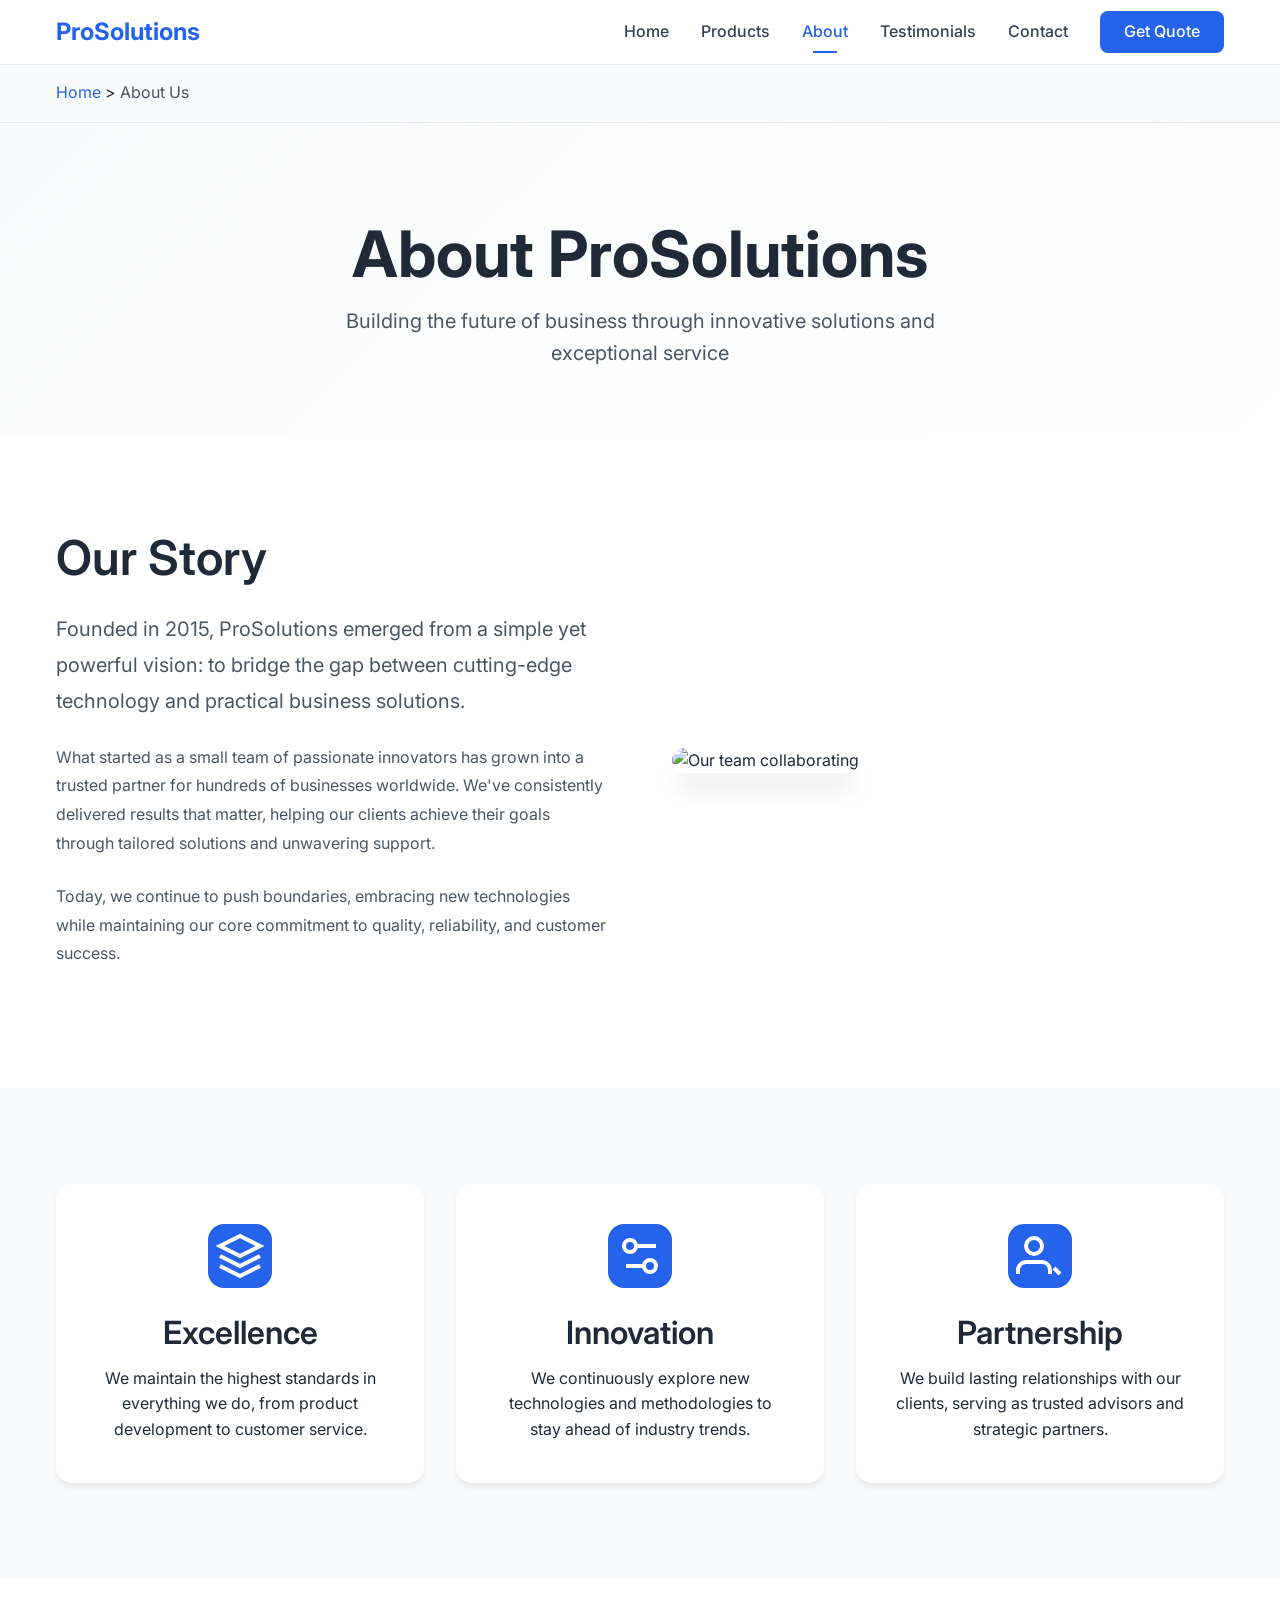
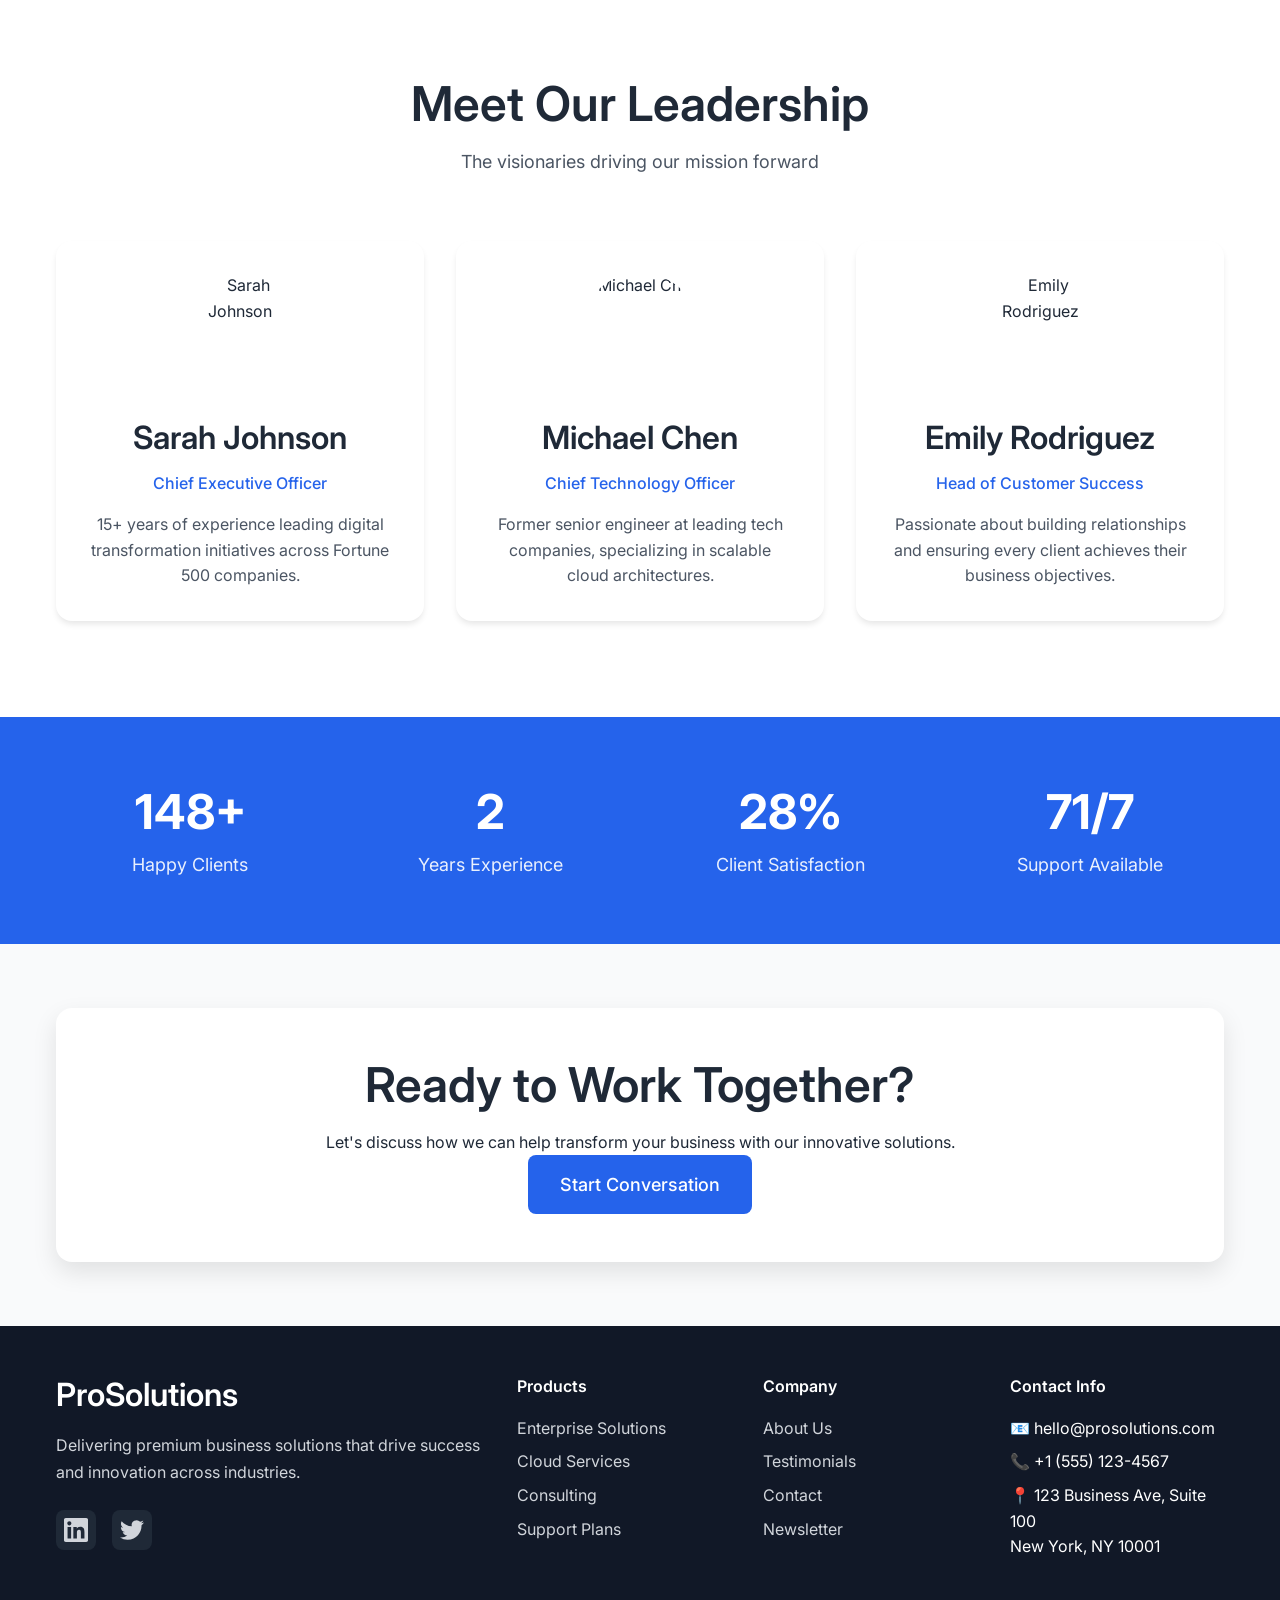
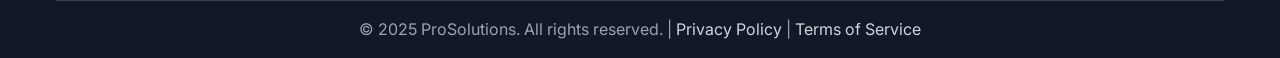
==== about.html @ a853355b "Start repository" ====
<!DOCTYPE html>
<html lang="en">
<head>
    <meta charset="UTF-8">
    <meta name="viewport" content="width=device-width, initial-scale=1.0">
    <meta name="description" content="Learn about ProSolutions - our mission, values, and commitment to delivering exceptional business solutions.">
    <title>About Us - ProSolutions</title>
    <link rel="stylesheet" href="css/styles.css">
    <link rel="preconnect" href="https://fonts.googleapis.com">
    <link rel="preconnect" href="https://fonts.gstatic.com" crossorigin>
    <link href="https://fonts.googleapis.com/css2?family=Inter:wght@400;500;600;700&display=swap" rel="stylesheet">
</head>
<body>
    <!-- Navigation -->
    <nav class="navbar">
        <div class="nav-container">
            <div class="nav-logo">
                <h2>ProSolutions</h2>
            </div>
            <div class="nav-menu" id="nav-menu">
                <a href="index.html" class="nav-link">Home</a>
                <a href="products.html" class="nav-link">Products</a>
                <a href="about.html" class="nav-link active">About</a>
                <a href="testimonials.html" class="nav-link">Testimonials</a>
                <a href="contact.html" class="nav-link">Contact</a>
                <a href="contact.html" class="nav-cta">Get Quote</a>
            </div>
            <div class="hamburger" id="hamburger">
                <span></span>
                <span></span>
                <span></span>
            </div>
        </div>
    </nav>

    <!-- Breadcrumb -->
    <div class="breadcrumb">
        <div class="container">
            <a href="index.html">Home</a> > <span>About Us</span>
        </div>
    </div>

    <!-- Page Header -->
    <section class="page-header">
        <div class="container">
            <h1>About ProSolutions</h1>
            <p>Building the future of business through innovative solutions and exceptional service</p>
        </div>
    </section>

    <!-- Company Story -->
    <section class="company-story">
        <div class="container">
            <div class="story-grid">
                <div class="story-content">
                    <h2>Our Story</h2>
                    <p class="lead">Founded in 2015, ProSolutions emerged from a simple yet powerful vision: to bridge the gap between cutting-edge technology and practical business solutions.</p>
                    <p>What started as a small team of passionate innovators has grown into a trusted partner for hundreds of businesses worldwide. We've consistently delivered results that matter, helping our clients achieve their goals through tailored solutions and unwavering support.</p>
                    <p>Today, we continue to push boundaries, embracing new technologies while maintaining our core commitment to quality, reliability, and customer success.</p>
                </div>
                <div class="story-image">
                    <img src="https://images.pexels.com/photos/3184339/pexels-photo-3184339.jpeg?auto=compress&cs=tinysrgb&w=800" alt="Our team collaborating">
                </div>
            </div>
        </div>
    </section>

    <!-- Mission & Values -->
    <section class="mission-values">
        <div class="container">
            <div class="values-grid">
                <div class="value-card">
                    <div class="value-icon">
                        <svg width="48" height="48" viewBox="0 0 24 24" fill="none" stroke="currentColor" stroke-width="2">
                            <path d="M12 2L2 7l10 5 10-5-10-5z"/>
                            <path d="m2 17 10 5 10-5"/>
                            <path d="m2 12 10 5 10-5"/>
                        </svg>
                    </div>
                    <h3>Excellence</h3>
                    <p>We maintain the highest standards in everything we do, from product development to customer service.</p>
                </div>
                <div class="value-card">
                    <div class="value-icon">
                        <svg width="48" height="48" viewBox="0 0 24 24" fill="none" stroke="currentColor" stroke-width="2">
                            <path d="M20 7h-9"/>
                            <path d="M14 17H5"/>
                            <circle cx="17" cy="17" r="3"/>
                            <circle cx="7" cy="7" r="3"/>
                        </svg>
                    </div>
                    <h3>Innovation</h3>
                    <p>We continuously explore new technologies and methodologies to stay ahead of industry trends.</p>
                </div>
                <div class="value-card">
                    <div class="value-icon">
                        <svg width="48" height="48" viewBox="0 0 24 24" fill="none" stroke="currentColor" stroke-width="2">
                            <path d="M17 21v-2a4 4 0 0 0-4-4H5a4 4 0 0 0-4 4v2"/>
                            <circle cx="9" cy="7" r="4"/>
                            <path d="m22 21-3-3"/>
                        </svg>
                    </div>
                    <h3>Partnership</h3>
                    <p>We build lasting relationships with our clients, serving as trusted advisors and strategic partners.</p>
                </div>
            </div>
        </div>
    </section>

    <!-- Team Section -->
    <section class="team-section">
        <div class="container">
            <div class="section-header">
                <h2>Meet Our Leadership</h2>
                <p>The visionaries driving our mission forward</p>
            </div>
            <div class="team-grid">
                <div class="team-member">
                    <div class="member-image">
                        <img src="https://images.pexels.com/photos/2182970/pexels-photo-2182970.jpeg?auto=compress&cs=tinysrgb&w=400" alt="Sarah Johnson">
                    </div>
                    <h3>Sarah Johnson</h3>
                    <p class="member-title">Chief Executive Officer</p>
                    <p>15+ years of experience leading digital transformation initiatives across Fortune 500 companies.</p>
                </div>
                <div class="team-member">
                    <div class="member-image">
                        <img src="https://images.pexels.com/photos/2182969/pexels-photo-2182969.jpeg?auto=compress&cs=tinysrgb&w=400" alt="Michael Chen">
                    </div>
                    <h3>Michael Chen</h3>
                    <p class="member-title">Chief Technology Officer</p>
                    <p>Former senior engineer at leading tech companies, specializing in scalable cloud architectures.</p>
                </div>
                <div class="team-member">
                    <div class="member-image">
                        <img src="https://images.pexels.com/photos/2182975/pexels-photo-2182975.jpeg?auto=compress&cs=tinysrgb&w=400" alt="Emily Rodriguez">
                    </div>
                    <h3>Emily Rodriguez</h3>
                    <p class="member-title">Head of Customer Success</p>
                    <p>Passionate about building relationships and ensuring every client achieves their business objectives.</p>
                </div>
            </div>
        </div>
    </section>

    <!-- Stats Section -->
    <section class="stats-section">
        <div class="container">
            <div class="stats-grid">
                <div class="stat-item">
                    <h3 class="stat-number">500+</h3>
                    <p>Happy Clients</p>
                </div>
                <div class="stat-item">
                    <h3 class="stat-number">10</h3>
                    <p>Years Experience</p>
                </div>
                <div class="stat-item">
                    <h3 class="stat-number">98%</h3>
                    <p>Client Satisfaction</p>
                </div>
                <div class="stat-item">
                    <h3 class="stat-number">24/7</h3>
                    <p>Support Available</p>
                </div>
            </div>
        </div>
    </section>

    <!-- Contact CTA -->
    <section class="contact-cta">
        <div class="container">
            <div class="cta-box">
                <h2>Ready to Work Together?</h2>
                <p>Let's discuss how we can help transform your business with our innovative solutions.</p>
                <a href="contact.html" class="btn btn-primary btn-lg">Start Conversation</a>
            </div>
        </div>
    </section>

    <!-- Footer -->
    <footer class="footer">
        <div class="container">
            <div class="footer-content">
                <div class="footer-section">
                    <h3>ProSolutions</h3>
                    <p>Delivering premium business solutions that drive success and innovation across industries.</p>
                    <div class="social-links">
                        <a href="#" aria-label="LinkedIn">
                            <svg width="24" height="24" viewBox="0 0 24 24" fill="currentColor">
                                <path d="M20.447 20.452h-3.554v-5.569c0-1.328-.027-3.037-1.852-3.037-1.853 0-2.136 1.445-2.136 2.939v5.667H9.351V9h3.414v1.561h.046c.477-.9 1.637-1.85 3.37-1.85 3.601 0 4.267 2.37 4.267 5.455v6.286zM5.337 7.433c-1.144 0-2.063-.926-2.063-2.065 0-1.138.92-2.063 2.063-2.063 1.14 0 2.064.925 2.064 2.063 0 1.139-.925 2.065-2.064 2.065zm1.782 13.019H3.555V9h3.564v11.452zM22.225 0H1.771C.792 0 0 .774 0 1.729v20.542C0 23.227.792 24 1.771 24h20.451C23.2 24 24 23.227 24 22.271V1.729C24 .774 23.2 0 22.222 0h.003z"/>
                            </svg>
                        </a>
                        <a href="#" aria-label="Twitter">
                            <svg width="24" height="24" viewBox="0 0 24 24" fill="currentColor">
                                <path d="M23.953 4.57a10 10 0 01-2.825.775 4.958 4.958 0 002.163-2.723c-.951.555-2.005.959-3.127 1.184a4.92 4.92 0 00-8.384 4.482C7.69 8.095 4.067 6.13 1.64 3.162a4.822 4.822 0 00-.666 2.475c0 1.71.87 3.213 2.188 4.096a4.904 4.904 0 01-2.228-.616v.06a4.923 4.923 0 003.946 4.827 4.996 4.996 0 01-2.212.085 4.936 4.936 0 004.604 3.417 9.867 9.867 0 01-6.102 2.105c-.39 0-.779-.023-1.17-.067a13.995 13.995 0 007.557 2.209c9.053 0 13.998-7.496 13.998-13.985 0-.21 0-.42-.015-.63A9.935 9.935 0 0024 4.59z"/>
                            </svg>
                        </a>
                    </div>
                </div>
                <div class="footer-section">
                    <h4>Products</h4>
                    <ul>
                        <li><a href="products.html">Enterprise Solutions</a></li>
                        <li><a href="products.html">Cloud Services</a></li>
                        <li><a href="products.html">Consulting</a></li>
                        <li><a href="products.html">Support Plans</a></li>
                    </ul>
                </div>
                <div class="footer-section">
                    <h4>Company</h4>
                    <ul>
                        <li><a href="about.html">About Us</a></li>
                        <li><a href="testimonials.html">Testimonials</a></li>
                        <li><a href="contact.html">Contact</a></li>
                        <li><a href="#" onclick="showNewsletter()">Newsletter</a></li>
                    </ul>
                </div>
                <div class="footer-section">
                    <h4>Contact Info</h4>
                    <ul>
                        <li>📧 hello@prosolutions.com</li>
                        <li>📞 +1 (555) 123-4567</li>
                        <li>📍 123 Business Ave, Suite 100<br>New York, NY 10001</li>
                    </ul>
                </div>
            </div>
            <div class="footer-bottom">
                <p>&copy; 2025 ProSolutions. All rights reserved. | <a href="#">Privacy Policy</a> | <a href="#">Terms of Service</a></p>
            </div>
        </div>
    </footer>

    <!-- Newsletter Modal -->
    <div id="newsletter-modal" class="modal">
        <div class="modal-content">
            <span class="close">&times;</span>
            <h3>Stay Updated</h3>
            <p>Get the latest product updates and business insights delivered to your inbox.</p>
            <form class="newsletter-form">
                <input type="email" placeholder="Enter your email address" required>
                <button type="submit" class="btn btn-primary">Subscribe</button>
            </form>
        </div>
    </div>

    <script src="js/main.js"></script>
</body>
</html>
---- css/styles.css ----
/* Reset and Base Styles */
* {
    margin: 0;
    padding: 0;
    box-sizing: border-box;
}

html {
    scroll-behavior: smooth;
}

body {
    font-family: 'Inter', -apple-system, BlinkMacSystemFont, 'Segoe UI', Roboto, Oxygen, Ubuntu, Cantarell, sans-serif;
    line-height: 1.6;
    color: #1f2937;
    background-color: #ffffff;
}

.container {
    max-width: 1200px;
    margin: 0 auto;
    padding: 0 1rem;
}

/* Typography */
h1 {
    font-size: clamp(2.5rem, 5vw, 4rem);
    font-weight: 700;
    line-height: 1.1;
    margin-bottom: 1rem;
}

h2 {
    font-size: clamp(2rem, 4vw, 3rem);
    font-weight: 600;
    line-height: 1.2;
    margin-bottom: 1rem;
}

h3 {
    font-size: clamp(1.5rem, 3vw, 2rem);
    font-weight: 600;
    line-height: 1.3;
    margin-bottom: 0.75rem;
}

h4 {
    font-size: 1.25rem;
    font-weight: 600;
    margin-bottom: 0.5rem;
}

.lead {
    font-size: 1.25rem;
    font-weight: 400;
    line-height: 1.7;
    color: #6b7280;
}

/* Color System */
:root {
    --primary: #2563eb;
    --primary-dark: #1d4ed8;
    --primary-light: #3b82f6;
    --secondary: #64748b;
    --accent: #ea580c;
    --success: #059669;
    --warning: #d97706;
    --error: #dc2626;
    --gray-50: #f9fafb;
    --gray-100: #f3f4f6;
    --gray-200: #e5e7eb;
    --gray-300: #d1d5db;
    --gray-400: #9ca3af;
    --gray-500: #6b7280;
    --gray-600: #4b5563;
    --gray-700: #374151;
    --gray-800: #1f2937;
    --gray-900: #111827;
}

/* Navigation */
.navbar {
    background: rgba(255, 255, 255, 0.95);
    backdrop-filter: blur(10px);
    position: fixed;
    top: 0;
    width: 100%;
    z-index: 1000;
    border-bottom: 1px solid var(--gray-200);
    transition: all 0.3s ease;
}

.navbar.scrolled {
    background: rgba(255, 255, 255, 0.98);
    box-shadow: 0 4px 6px -1px rgba(0, 0, 0, 0.1);
}

.nav-container {
    max-width: 1200px;
    margin: 0 auto;
    padding: 0 1rem;
    display: flex;
    justify-content: space-between;
    align-items: center;
    height: 4rem;
}

.nav-logo h2 {
    color: var(--primary);
    font-weight: 700;
    margin: 0;
    font-size: 1.5rem;
}

.nav-menu {
    display: flex;
    align-items: center;
    gap: 2rem;
}

.nav-link {
    text-decoration: none;
    color: var(--gray-700);
    font-weight: 500;
    transition: color 0.3s ease;
    position: relative;
}

.nav-link:hover,
.nav-link.active {
    color: var(--primary);
}

.nav-link.active::after {
    content: '';
    position: absolute;
    bottom: -0.5rem;
    left: 50%;
    transform: translateX(-50%);
    width: 1.5rem;
    height: 2px;
    background: var(--primary);
}

.nav-cta {
    background: var(--primary);
    color: white;
    padding: 0.5rem 1.5rem;
    border-radius: 0.5rem;
    text-decoration: none;
    font-weight: 500;
    transition: all 0.3s ease;
}

.nav-cta:hover {
    background: var(--primary-dark);
    transform: translateY(-1px);
}

.hamburger {
    display: none;
    flex-direction: column;
    cursor: pointer;
    gap: 4px;
}

.hamburger span {
    width: 25px;
    height: 3px;
    background: var(--gray-700);
    transition: 0.3s;
}

/* Responsive Navigation */
@media (max-width: 768px) {
    .hamburger {
        display: flex;
    }

    .nav-menu {
        position: fixed;
        left: -100%;
        top: 4rem;
        flex-direction: column;
        background: white;
        width: 100%;
        text-align: center;
        transition: 0.3s;
        box-shadow: 0 10px 27px rgba(0, 0, 0, 0.05);
        padding: 2rem 0;
    }

    .nav-menu.active {
        left: 0;
    }

    .nav-link {
        padding: 0.75rem 0;
        border-bottom: 1px solid var(--gray-100);
        width: 100%;
    }

    .hamburger.active span:nth-child(2) {
        opacity: 0;
    }

    .hamburger.active span:nth-child(1) {
        transform: translateY(8px) rotate(45deg);
    }

    .hamburger.active span:nth-child(3) {
        transform: translateY(-8px) rotate(-45deg);
    }
}

/* Breadcrumb */
.breadcrumb {
    background: var(--gray-50);
    padding: 1rem 0;
    margin-top: 4rem;
    border-bottom: 1px solid var(--gray-200);
}

.breadcrumb a {
    color: var(--primary);
    text-decoration: none;
}

.breadcrumb span {
    color: var(--gray-600);
}

/* Buttons */
.btn {
    display: inline-flex;
    align-items: center;
    justify-content: center;
    padding: 0.75rem 1.5rem;
    border-radius: 0.5rem;
    font-weight: 500;
    text-decoration: none;
    transition: all 0.3s ease;
    border: none;
    cursor: pointer;
    font-family: inherit;
    font-size: 1rem;
    line-height: 1.5;
}

.btn:hover {
    transform: translateY(-2px);
    box-shadow: 0 10px 25px rgba(0, 0, 0, 0.1);
}

.btn-primary {
    background: var(--primary);
    color: white;
}

.btn-primary:hover {
    background: var(--primary-dark);
}

.btn-secondary {
    background: transparent;
    color: var(--primary);
    border: 2px solid var(--primary);
}

.btn-secondary:hover {
    background: var(--primary);
    color: white;
}

.btn-white {
    background: white;
    color: var(--primary);
}

.btn-white:hover {
    background: var(--gray-50);
}

.btn-outline-white {
    background: transparent;
    color: white;
    border: 2px solid white;
}

.btn-outline-white:hover {
    background: white;
    color: var(--primary);
}

.btn-lg {
    padding: 1rem 2rem;
    font-size: 1.125rem;
}

.btn-full {
    width: 100%;
}

/* Hero Section */
.hero {
    display: flex;
    align-items: center;
    min-height: 100vh;
    padding: 6rem 1rem 2rem;
    background: linear-gradient(135deg, var(--gray-50) 0%, white 100%);
}

.hero-content {
    max-width: 1200px;
    margin: 0 auto;
    display: grid;
    grid-template-columns: 1fr 1fr;
    gap: 4rem;
    align-items: center;
}

.hero-title {
    font-size: clamp(2.5rem, 5vw, 4rem);
    font-weight: 700;
    line-height: 1.1;
    margin-bottom: 1.5rem;
}

.highlight {
    color: var(--primary);
}

.hero-subtitle {
    font-size: 1.25rem;
    color: var(--gray-600);
    margin-bottom: 2rem;
    line-height: 1.7;
}

.hero-cta {
    display: flex;
    gap: 1rem;
    flex-wrap: wrap;
}

.hero-image img {
    width: 100%;
    height: auto;
    border-radius: 1rem;
    box-shadow: 0 25px 50px -12px rgba(0, 0, 0, 0.25);
}

@media (max-width: 768px) {
    .hero-content {
        grid-template-columns: 1fr;
        text-align: center;
    }

    .hero-cta {
        justify-content: center;
    }
}

/* Features Section */
.features {
    padding: 6rem 0;
    background: white;
}

.section-header {
    text-align: center;
    margin-bottom: 4rem;
}

.section-header h2 {
    margin-bottom: 1rem;
}

.section-header p {
    font-size: 1.125rem;
    color: var(--gray-600);
    max-width: 600px;
    margin: 0 auto;
}

.features-grid {
    display: grid;
    grid-template-columns: repeat(auto-fit, minmax(300px, 1fr));
    gap: 2rem;
}

.feature-card {
    background: white;
    padding: 2rem;
    border-radius: 1rem;
    text-align: center;
    box-shadow: 0 4px 6px -1px rgba(0, 0, 0, 0.1);
    transition: all 0.3s ease;
    border: 1px solid var(--gray-200);
}

.feature-card:hover {
    transform: translateY(-4px);
    box-shadow: 0 20px 25px -5px rgba(0, 0, 0, 0.1);
}

.feature-icon {
    width: 4rem;
    height: 4rem;
    background: var(--primary);
    color: white;
    border-radius: 1rem;
    display: flex;
    align-items: center;
    justify-content: center;
    margin: 0 auto 1.5rem;
}

.feature-card h3 {
    margin-bottom: 1rem;
    color: var(--gray-800);
}

.feature-card p {
    color: var(--gray-600);
    line-height: 1.7;
}

/* Product Preview */
.product-preview {
    padding: 6rem 0;
    background: var(--gray-50);
}

.products-grid {
    display: grid;
    grid-template-columns: repeat(auto-fit, minmax(350px, 1fr));
    gap: 2rem;
    margin-bottom: 3rem;
}

.product-card {
    background: white;
    border-radius: 1rem;
    overflow: hidden;
    box-shadow: 0 4px 6px -1px rgba(0, 0, 0, 0.1);
    transition: all 0.3s ease;
    border: 1px solid var(--gray-200);
}

.product-card:hover {
    transform: translateY(-4px);
    box-shadow: 0 20px 25px -5px rgba(0, 0, 0, 0.15);
}

.product-image {
    height: 250px;
    overflow: hidden;
}

.product-image img {
    width: 100%;
    height: 100%;
    object-fit: cover;
    transition: transform 0.3s ease;
}

.product-card:hover .product-image img {
    transform: scale(1.05);
}

.product-info {
    padding: 2rem;
}

.product-info h3 {
    margin-bottom: 1rem;
    color: var(--gray-800);
}

.product-info p {
    color: var(--gray-600);
    margin-bottom: 1.5rem;
    line-height: 1.7;
}

.product-link {
    color: var(--primary);
    font-weight: 500;
    text-decoration: none;
    transition: color 0.3s ease;
}

.product-link:hover {
    color: var(--primary-dark);
}

.section-cta {
    text-align: center;
    margin-top: 3rem;
}

/* Page Header */
.page-header {
    padding: 6rem 0 4rem;
    text-align: center;
    background: linear-gradient(135deg, var(--gray-50) 0%, white 100%);
}

.page-header h1 {
    margin-bottom: 1rem;
}

.page-header p {
    font-size: 1.25rem;
    color: var(--gray-600);
    max-width: 600px;
    margin: 0 auto;
}

/* Product Filters */
.product-filters {
    padding: 2rem 0;
    background: white;
    border-bottom: 1px solid var(--gray-200);
}

.product-filters .container {
    display: flex;
    justify-content: space-between;
    align-items: center;
    gap: 2rem;
}

.filter-tabs {
    display: flex;
    gap: 0.5rem;
    flex-wrap: wrap;
}

.filter-btn {
    padding: 0.5rem 1rem;
    border: 1px solid var(--gray-300);
    background: white;
    color: var(--gray-700);
    border-radius: 0.5rem;
    cursor: pointer;
    transition: all 0.3s ease;
    font-family: inherit;
}

.filter-btn:hover,
.filter-btn.active {
    background: var(--primary);
    color: white;
    border-color: var(--primary);
}

.search-bar {
    display: flex;
    align-items: center;
    position: relative;
}

.search-bar input {
    padding: 0.75rem 3rem 0.75rem 1rem;
    border: 1px solid var(--gray-300);
    border-radius: 0.5rem;
    width: 300px;
    font-family: inherit;
}

.search-bar button {
    position: absolute;
    right: 0.75rem;
    background: none;
    border: none;
    cursor: pointer;
    color: var(--gray-500);
}

@media (max-width: 768px) {
    .product-filters .container {
        flex-direction: column;
        align-items: stretch;
    }

    .search-bar input {
        width: 100%;
    }
}

/* Products Section */
.products-section {
    padding: 4rem 0;
}

.product-detail {
    background: white;
    border-radius: 1rem;
    overflow: hidden;
    box-shadow: 0 4px 6px -1px rgba(0, 0, 0, 0.1);
    transition: all 0.3s ease;
    border: 1px solid var(--gray-200);
    opacity: 0;
    transform: translateY(20px);
    animation: fadeInUp 0.6s ease forwards;
}

.product-detail:hover {
    transform: translateY(-4px);
    box-shadow: 0 20px 25px -5px rgba(0, 0, 0, 0.15);
}

@keyframes fadeInUp {
    to {
        opacity: 1;
        transform: translateY(0);
    }
}

.product-detail .product-image {
    height: 200px;
}

.product-meta {
    display: flex;
    gap: 1rem;
    margin-bottom: 1rem;
    flex-wrap: wrap;
}

.product-tag {
    background: var(--gray-100);
    color: var(--gray-700);
    padding: 0.25rem 0.75rem;
    border-radius: 1rem;
    font-size: 0.875rem;
    font-weight: 500;
}

.product-features {
    list-style: none;
    margin: 1.5rem 0;
}

.product-features li {
    padding: 0.25rem 0;
    color: var(--gray-600);
    position: relative;
    padding-left: 1.5rem;
}

.product-features li::before {
    content: '✓';
    position: absolute;
    left: 0;
    color: var(--success);
    font-weight: bold;
}

.product-actions {
    display: flex;
    gap: 1rem;
    margin-top: 1.5rem;
}

/* CTA Section */
.cta-section {
    background: linear-gradient(135deg, var(--primary) 0%, var(--primary-dark) 100%);
    color: white;
    padding: 6rem 0;
    text-align: center;
}

.cta-content h2 {
    color: white;
    margin-bottom: 1rem;
}

.cta-content p {
    font-size: 1.25rem;
    margin-bottom: 2rem;
    opacity: 0.9;
}

.cta-buttons {
    display: flex;
    gap: 1rem;
    justify-content: center;
    flex-wrap: wrap;
}

/* Company Story */
.company-story {
    padding: 6rem 0;
    background: white;
}

.story-grid {
    display: grid;
    grid-template-columns: 1fr 1fr;
    gap: 4rem;
    align-items: center;
}

.story-content h2 {
    margin-bottom: 1.5rem;
}

.story-content p {
    margin-bottom: 1.5rem;
    line-height: 1.8;
    color: var(--gray-600);
}

.story-image img {
    width: 100%;
    height: auto;
    border-radius: 1rem;
    box-shadow: 0 20px 25px -5px rgba(0, 0, 0, 0.1);
}

@media (max-width: 768px) {
    .story-grid {
        grid-template-columns: 1fr;
    }
}

/* Mission & Values */
.mission-values {
    padding: 6rem 0;
    background: var(--gray-50);
}

.values-grid {
    display: grid;
    grid-template-columns: repeat(auto-fit, minmax(300px, 1fr));
    gap: 2rem;
}

.value-card {
    background: white;
    padding: 2.5rem;
    border-radius: 1rem;
    text-align: center;
    box-shadow: 0 4px 6px -1px rgba(0, 0, 0, 0.1);
    transition: all 0.3s ease;
}

.value-card:hover {
    transform: translateY(-4px);
    box-shadow: 0 20px 25px -5px rgba(0, 0, 0, 0.1);
}

.value-icon {
    width: 4rem;
    height: 4rem;
    background: var(--primary);
    color: white;
    border-radius: 1rem;
    display: flex;
    align-items: center;
    justify-content: center;
    margin: 0 auto 1.5rem;
}

/* Team Section */
.team-section {
    padding: 6rem 0;
    background: white;
}

.team-grid {
    display: grid;
    grid-template-columns: repeat(auto-fit, minmax(300px, 1fr));
    gap: 2rem;
}

.team-member {
    text-align: center;
    background: white;
    padding: 2rem;
    border-radius: 1rem;
    box-shadow: 0 4px 6px -1px rgba(0, 0, 0, 0.1);
    transition: all 0.3s ease;
}

.team-member:hover {
    transform: translateY(-4px);
    box-shadow: 0 20px 25px -5px rgba(0, 0, 0, 0.1);
}

.member-image {
    width: 120px;
    height: 120px;
    margin: 0 auto 1.5rem;
    border-radius: 50%;
    overflow: hidden;
}

.member-image img {
    width: 100%;
    height: 100%;
    object-fit: cover;
}

.member-title {
    color: var(--primary);
    font-weight: 500;
    margin-bottom: 1rem;
}

.team-member p:last-child {
    color: var(--gray-600);
    line-height: 1.6;
}

/* Stats Section */
.stats-section {
    padding: 4rem 0;
    background: var(--primary);
    color: white;
}

.stats-grid {
    display: grid;
    grid-template-columns: repeat(auto-fit, minmax(200px, 1fr));
    gap: 2rem;
    text-align: center;
}

.stat-number {
    font-size: 3rem;
    font-weight: 700;
    margin-bottom: 0.5rem;
    color: white;
}

.stat-item p {
    font-size: 1.125rem;
    opacity: 0.9;
}

/* Contact Section */
.contact-section {
    padding: 4rem 0;
    background: white;
}

.contact-grid {
    display: grid;
    grid-template-columns: 1fr 1fr;
    gap: 4rem;
}

.contact-methods {
    margin: 3rem 0;
}

.contact-method {
    display: flex;
    align-items: flex-start;
    gap: 1rem;
    padding: 1.5rem 0;
    border-bottom: 1px solid var(--gray-200);
}

.contact-method:last-child {
    border-bottom: none;
}

.method-icon {
    width: 3rem;
    height: 3rem;
    background: var(--primary);
    color: white;
    border-radius: 0.75rem;
    display: flex;
    align-items: center;
    justify-content: center;
    flex-shrink: 0;
}

.method-details h4 {
    margin-bottom: 0.25rem;
    color: var(--gray-800);
}

.method-details p {
    margin-bottom: 0.25rem;
    color: var(--gray-700);
    font-weight: 500;
}

.method-details span {
    color: var(--gray-500);
    font-size: 0.875rem;
}

.response-time {
    background: var(--gray-50);
    padding: 1.5rem;
    border-radius: 0.75rem;
    margin-top: 2rem;
}

.response-time ul {
    list-style: none;
    margin-top: 1rem;
}

.response-time li {
    padding: 0.5rem 0;
    color: var(--gray-600);
}

/* Contact Form */
.contact-form-container {
    background: var(--gray-50);
    padding: 2.5rem;
    border-radius: 1rem;
}

.contact-form h3 {
    margin-bottom: 2rem;
    color: var(--gray-800);
}

.form-row {
    display: grid;
    grid-template-columns: 1fr 1fr;
    gap: 1rem;
}

.form-group {
    margin-bottom: 1.5rem;
}

.form-group label {
    display: block;
    margin-bottom: 0.5rem;
    color: var(--gray-700);
    font-weight: 500;
}

.form-group input,
.form-group select,
.form-group textarea {
    width: 100%;
    padding: 0.75rem;
    border: 1px solid var(--gray-300);
    border-radius: 0.5rem;
    font-family: inherit;
    font-size: 1rem;
    transition: all 0.3s ease;
}

.form-group input:focus,
.form-group select:focus,
.form-group textarea:focus {
    outline: none;
    border-color: var(--primary);
    box-shadow: 0 0 0 3px rgba(37, 99, 235, 0.1);
}

.checkbox-group {
    margin: 1.5rem 0;
}

.checkbox-label {
    display: flex;
    align-items: flex-start;
    gap: 0.75rem;
    cursor: pointer;
    font-size: 0.875rem;
    line-height: 1.5;
}

.checkbox-label input[type="checkbox"] {
    display: none;
}

.checkbox-custom {
    width: 1.25rem;
    height: 1.25rem;
    border: 2px solid var(--gray-300);
    border-radius: 0.25rem;
    display: flex;
    align-items: center;
    justify-content: center;
    transition: all 0.3s ease;
    flex-shrink: 0;
}

.checkbox-label input[type="checkbox"]:checked + .checkbox-custom {
    background: var(--primary);
    border-color: var(--primary);
}

.checkbox-label input[type="checkbox"]:checked + .checkbox-custom::after {
    content: '✓';
    color: white;
    font-size: 0.875rem;
    font-weight: bold;
}

@media (max-width: 768px) {
    .contact-grid {
        grid-template-columns: 1fr;
    }

    .form-row {
        grid-template-columns: 1fr;
    }
}

/* Testimonials Carousel */
.testimonials-carousel {
    padding: 6rem 0;
    background: var(--gray-50);
}

.carousel-wrapper {
    position: relative;
    max-width: 800px;
    margin: 0 auto;
}

.carousel-track {
    overflow: hidden;
    border-radius: 1rem;
}

.testimonial-slide {
    display: none;
    background: white;
    padding: 3rem;
    border-radius: 1rem;
    box-shadow: 0 10px 25px rgba(0, 0, 0, 0.1);
}

.testimonial-slide.active {
    display: block;
    animation: slideIn 0.5s ease;
}

@keyframes slideIn {
    from {
        opacity: 0;
        transform: translateX(30px);
    }
    to {
        opacity: 1;
        transform: translateX(0);
    }
}

.quote-icon {
    color: var(--primary);
    opacity: 0.3;
    margin-bottom: 1.5rem;
}

.testimonial-text {
    font-size: 1.25rem;
    line-height: 1.8;
    color: var(--gray-700);
    margin-bottom: 2rem;
    font-style: italic;
}

.testimonial-author {
    display: flex;
    align-items: center;
    gap: 1rem;
}

.testimonial-author img {
    width: 60px;
    height: 60px;
    border-radius: 50%;
    object-fit: cover;
}

.author-info h4 {
    margin-bottom: 0.25rem;
    color: var(--gray-800);
}

.author-info p {
    color: var(--gray-600);
    font-size: 0.875rem;
}

.carousel-controls {
    display: flex;
    justify-content: center;
    align-items: center;
    gap: 2rem;
    margin-top: 2rem;
}

.carousel-btn {
    width: 3rem;
    height: 3rem;
    background: white;
    border: 1px solid var(--gray-300);
    border-radius: 50%;
    display: flex;
    align-items: center;
    justify-content: center;
    cursor: pointer;
    transition: all 0.3s ease;
    color: var(--gray-600);
}

.carousel-btn:hover {
    background: var(--primary);
    color: white;
    border-color: var(--primary);
}

.carousel-indicators {
    display: flex;
    gap: 0.75rem;
}

.indicator {
    width: 0.75rem;
    height: 0.75rem;
    border-radius: 50%;
    background: var(--gray-300);
    cursor: pointer;
    transition: all 0.3s ease;
}

.indicator.active {
    background: var(--primary);
}

/* Case Studies */
.case-studies {
    padding: 6rem 0;
    background: white;
}

.case-studies-grid {
    display: grid;
    grid-template-columns: repeat(auto-fit, minmax(500px, 1fr));
    gap: 3rem;
}

.case-study {
    background: white;
    border-radius: 1rem;
    overflow: hidden;
    box-shadow: 0 4px 6px -1px rgba(0, 0, 0, 0.1);
    transition: all 0.3s ease;
    border: 1px solid var(--gray-200);
}

.case-study:hover {
    transform: translateY(-4px);
    box-shadow: 0 20px 25px -5px rgba(0, 0, 0, 0.15);
}

.case-image {
    height: 200px;
    overflow: hidden;
}

.case-image img {
    width: 100%;
    height: 100%;
    object-fit: cover;
    transition: transform 0.3s ease;
}

.case-study:hover .case-image img {
    transform: scale(1.05);
}

.case-content {
    padding: 2rem;
}

.case-industry {
    color: var(--primary);
    font-size: 0.875rem;
    font-weight: 500;
    text-transform: uppercase;
    letter-spacing: 0.05em;
    margin-bottom: 1rem;
}

.case-stats {
    display: flex;
    gap: 2rem;
    margin: 1.5rem 0;
}

.stat {
    text-align: center;
}

.stat strong {
    display: block;
    font-size: 1.5rem;
    color: var(--primary);
    font-weight: 700;
}

.stat span {
    font-size: 0.875rem;
    color: var(--gray-600);
}

.case-cta {
    color: var(--primary);
    font-weight: 500;
    text-decoration: none;
    transition: color 0.3s ease;
}

.case-cta:hover {
    color: var(--primary-dark);
}

@media (max-width: 768px) {
    .case-studies-grid {
        grid-template-columns: 1fr;
    }
}

/* Contact CTA */
.contact-cta {
    padding: 4rem 0;
    background: var(--gray-50);
}

.cta-box {
    background: white;
    padding: 3rem;
    border-radius: 1rem;
    text-align: center;
    box-shadow: 0 10px 25px rgba(0, 0, 0, 0.1);
}

/* Footer */
.footer {
    background: var(--gray-900);
    color: white;
    padding: 3rem 0 1rem;
}

.footer-content {
    display: grid;
    grid-template-columns: 2fr 1fr 1fr 1fr;
    gap: 2rem;
    margin-bottom: 2rem;
}

.footer-section h3 {
    color: white;
    margin-bottom: 1rem;
}

.footer-section h4 {
    color: white;
    margin-bottom: 1rem;
    font-size: 1rem;
}

.footer-section p {
    color: var(--gray-300);
    line-height: 1.7;
    margin-bottom: 1.5rem;
}

.footer-section ul {
    list-style: none;
}

.footer-section ul li {
    margin-bottom: 0.5rem;
}

.footer-section ul a {
    color: var(--gray-300);
    text-decoration: none;
    transition: color 0.3s ease;
}

.footer-section ul a:hover {
    color: white;
}

.social-links {
    display: flex;
    gap: 1rem;
}

.social-links a {
    width: 2.5rem;
    height: 2.5rem;
    background: var(--gray-800);
    border-radius: 0.5rem;
    display: flex;
    align-items: center;
    justify-content: center;
    color: var(--gray-300);
    transition: all 0.3s ease;
}

.social-links a:hover {
    background: var(--primary);
    color: white;
    transform: translateY(-2px);
}

.footer-bottom {
    border-top: 1px solid var(--gray-700);
    padding-top: 1rem;
    text-align: center;
    color: var(--gray-400);
}

.footer-bottom a {
    color: var(--gray-300);
    text-decoration: none;
}

.footer-bottom a:hover {
    color: white;
}

@media (max-width: 768px) {
    .footer-content {
        grid-template-columns: 1fr;
        text-align: center;
    }
}

/* Modal */
.modal {
    display: none;
    position: fixed;
    z-index: 2000;
    left: 0;
    top: 0;
    width: 100%;
    height: 100%;
    background-color: rgba(0, 0, 0, 0.5);
    backdrop-filter: blur(4px);
}

.modal-content {
    background-color: white;
    margin: 10% auto;
    padding: 2rem;
    border-radius: 1rem;
    width: 90%;
    max-width: 500px;
    position: relative;
    animation: modalSlide 0.3s ease;
}

@keyframes modalSlide {
    from {
        opacity: 0;
        transform: translateY(-50px);
    }
    to {
        opacity: 1;
        transform: translateY(0);
    }
}

.close {
    color: var(--gray-400);
    float: right;
    font-size: 2rem;
    font-weight: bold;
    cursor: pointer;
    transition: color 0.3s ease;
}

.close:hover {
    color: var(--gray-600);
}

.newsletter-form {
    display: flex;
    gap: 1rem;
    margin-top: 1.5rem;
}

.newsletter-form input {
    flex: 1;
    padding: 0.75rem;
    border: 1px solid var(--gray-300);
    border-radius: 0.5rem;
    font-family: inherit;
}

.newsletter-form button {
    flex-shrink: 0;
}

@media (max-width: 640px) {
    .newsletter-form {
        flex-direction: column;
    }
}

/* Animations */
.fade-in {
    opacity: 0;
    transform: translateY(30px);
    animation: fadeInUp 0.8s ease forwards;
}

.fade-in.delay-1 {
    animation-delay: 0.2s;
}

.fade-in.delay-2 {
    animation-delay: 0.4s;
}

.fade-in.delay-3 {
    animation-delay: 0.6s;
}

/* Loading States */
.loading {
    opacity: 0.6;
    pointer-events: none;
}

/* Form Success */
.form-success {
    background: var(--success);
    color: white;
    padding: 1rem;
    border-radius: 0.5rem;
    margin-bottom: 1rem;
    text-align: center;
}

/* Accessibility */
@media (prefers-reduced-motion: reduce) {
    * {
        animation-duration: 0.01ms !important;
        animation-iteration-count: 1 !important;
        transition-duration: 0.01ms !important;
        scroll-behavior: auto !important;
    }
}

/* Focus styles for accessibility */
.btn:focus,
input:focus,
select:focus,
textarea:focus,
.nav-link:focus {
    outline: 2px solid var(--primary);
    outline-offset: 2px;
}

/* High contrast support */
@media (prefers-contrast: high) {
    .btn {
        border: 2px solid currentColor;
    }
    
    .feature-card,
    .product-card,
    .team-member {
        border: 2px solid var(--gray-400);
    }
}

/* Print styles */
@media print {
    .navbar,
    .cta-section,
    .footer {
        display: none;
    }
    
    body {
        font-size: 12pt;
        line-height: 1.5;
    }
}
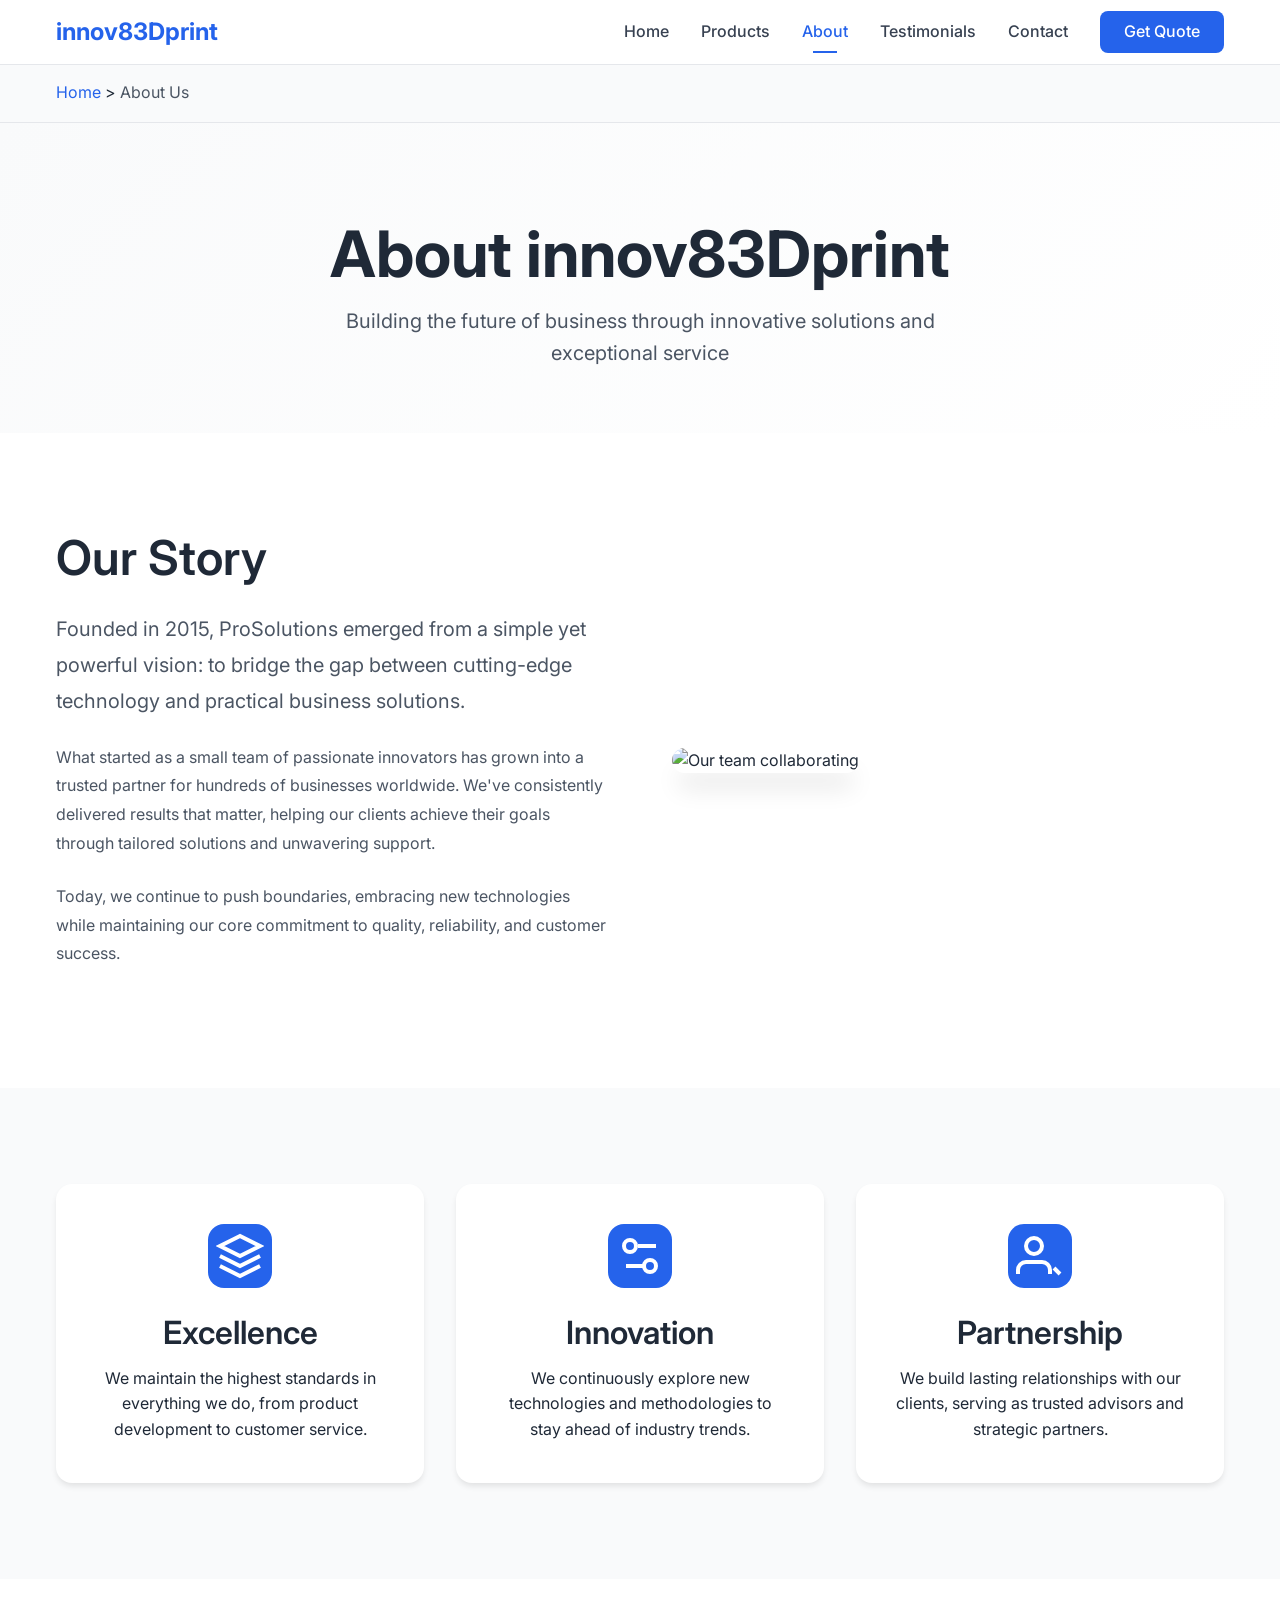
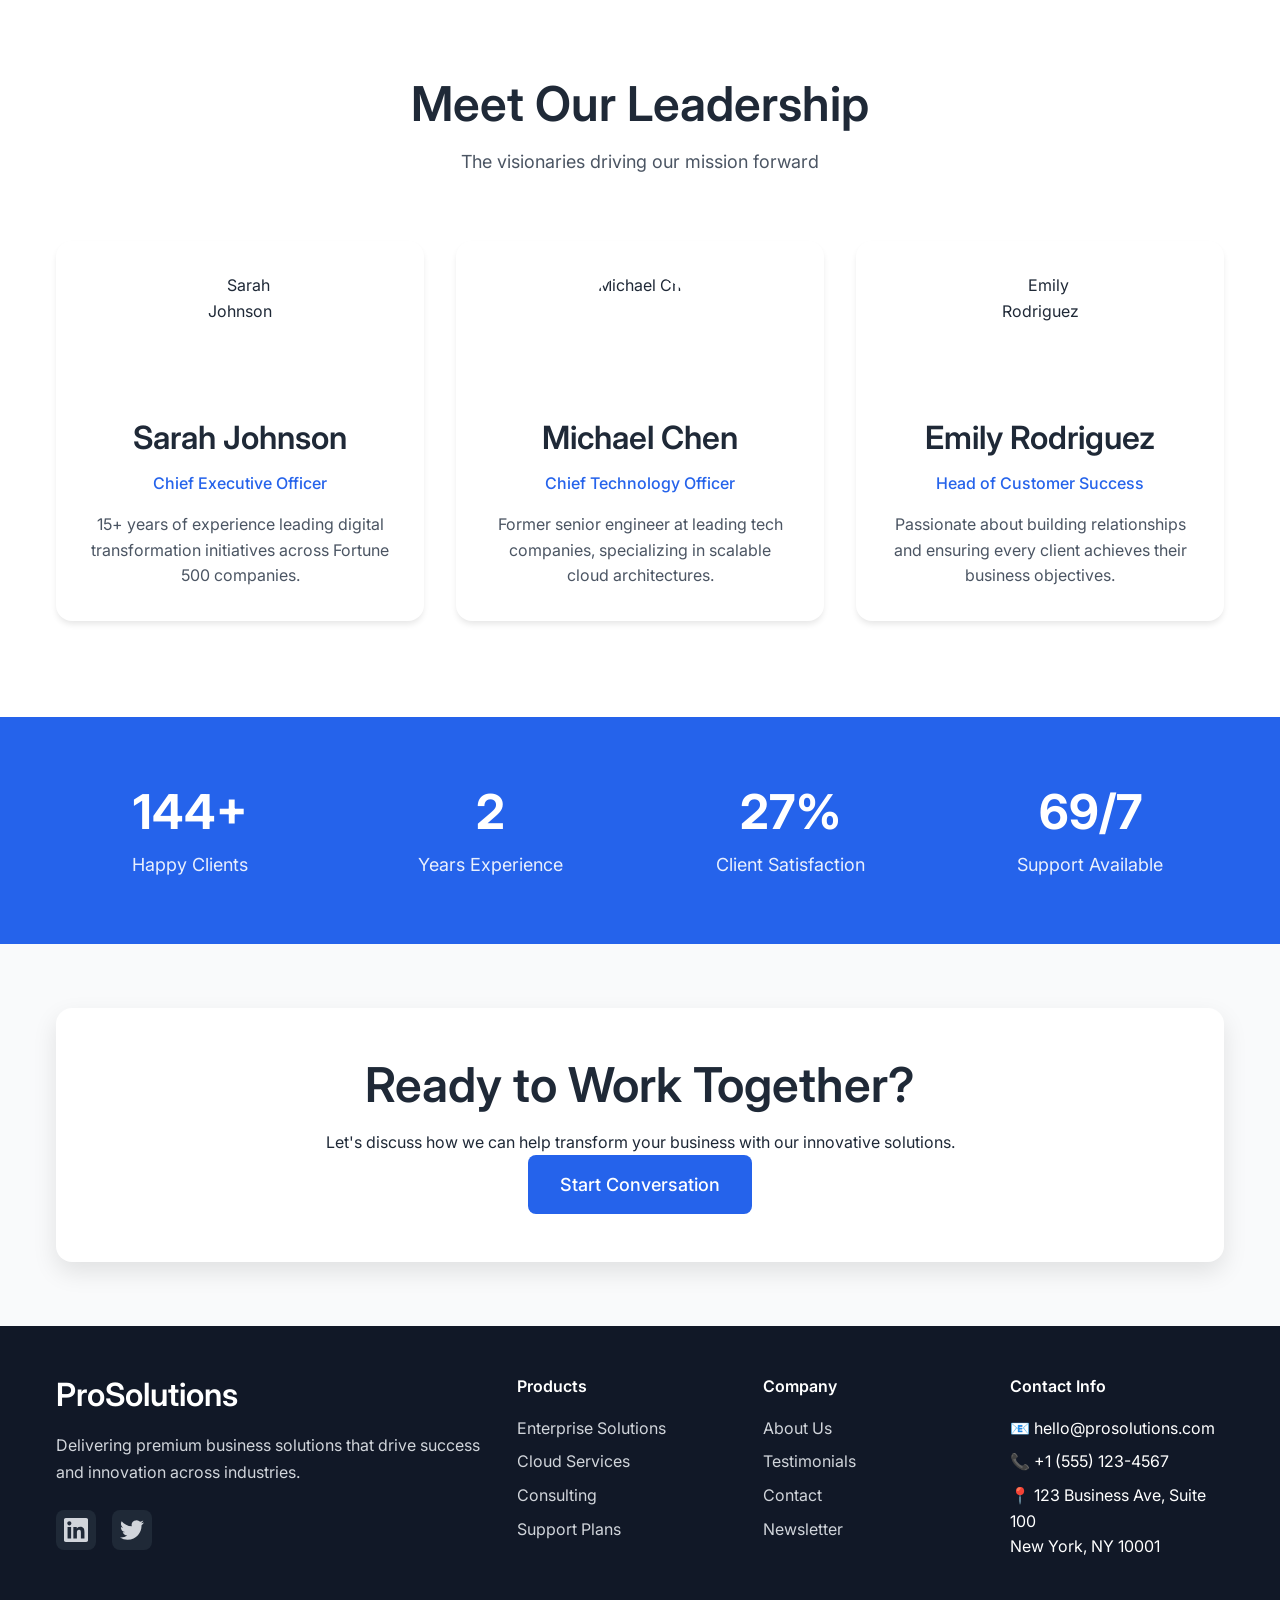
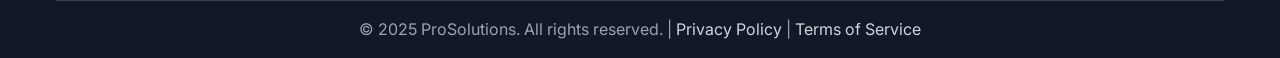
==== commit b6cb897a: "Update about.html" ====
--- a/about.html
+++ b/about.html
@@ -4,7 +4,7 @@
     <meta charset="UTF-8">
     <meta name="viewport" content="width=device-width, initial-scale=1.0">
     <meta name="description" content="Learn about ProSolutions - our mission, values, and commitment to delivering exceptional business solutions.">
-    <title>About Us - ProSolutions</title>
+    <title>About Us - innov83Dprint</title>
     <link rel="stylesheet" href="css/styles.css">
     <link rel="preconnect" href="https://fonts.googleapis.com">
     <link rel="preconnect" href="https://fonts.gstatic.com" crossorigin>
@@ -15,7 +15,7 @@
     <nav class="navbar">
         <div class="nav-container">
             <div class="nav-logo">
-                <h2>ProSolutions</h2>
+                <h2>innov83Dprint</h2>
             </div>
             <div class="nav-menu" id="nav-menu">
                 <a href="index.html" class="nav-link">Home</a>
@@ -43,7 +43,7 @@
     <!-- Page Header -->
     <section class="page-header">
         <div class="container">
-            <h1>About ProSolutions</h1>
+            <h1>About innov83Dprint</h1>
             <p>Building the future of business through innovative solutions and exceptional service</p>
         </div>
     </section>
@@ -246,4 +246,4 @@
 
     <script src="js/main.js"></script>
 </body>
-</html>+</html>
--- a/css/styles.css
+++ b/css/styles.css
@@ -304,20 +304,57 @@
 
 /* Hero Section */
 .hero {
+    position: relative;
+    min-height: 100vh;
     display: flex;
     align-items: center;
+    justify-content: center;
+    overflow: hidden;
+}
+
+.hero-video {
+    position: absolute;
+    top: 0;
+    left: 0;
+    width: 100%;
+    height: 100%;
+    z-index: 1;
+}
+
+.hero-video iframe {
+    position: absolute;
+    top: 50%;
+    left: 50%;
+    width: 100vw;
+    height: 56.25vw; /* 16:9 aspect ratio */
     min-height: 100vh;
-    padding: 6rem 1rem 2rem;
-    background: linear-gradient(135deg, var(--gray-50) 0%, white 100%);
+    min-width: 177.77vh; /* 16:9 aspect ratio */
+    transform: translate(-50%, -50%);
+    pointer-events: none;
+}
+
+.video-overlay {
+    position: absolute;
+    top: 0;
+    left: 0;
+    width: 100%;
+    height: 100%;
+    background: linear-gradient(
+        135deg,
+        rgba(37, 99, 235, 0.8) 0%,
+        rgba(37, 99, 235, 0.6) 50%,
+        rgba(37, 99, 235, 0.4) 100%
+    );
+    z-index: 2;
 }
 
 .hero-content {
-    max-width: 1200px;
-    margin: 0 auto;
-    display: grid;
-    grid-template-columns: 1fr 1fr;
-    gap: 4rem;
-    align-items: center;
+    position: relative;
+    z-index: 3;
+    text-align: center;
+    color: white;
+    max-width: 800px;
+    padding: 0 2rem;
 }
 
 .hero-title {
@@ -325,40 +362,67 @@
     font-weight: 700;
     line-height: 1.1;
     margin-bottom: 1.5rem;
+    color: white;
+    text-shadow: 0 2px 4px rgba(0, 0, 0, 0.3);
 }
 
 .highlight {
-    color: var(--primary);
+    color: #fbbf24;
+    text-shadow: 0 2px 4px rgba(0, 0, 0, 0.5);
 }
 
 .hero-subtitle {
     font-size: 1.25rem;
-    color: var(--gray-600);
+    color: rgba(255, 255, 255, 0.95);
     margin-bottom: 2rem;
     line-height: 1.7;
+    text-shadow: 0 1px 2px rgba(0, 0, 0, 0.3);
 }
 
 .hero-cta {
     display: flex;
     gap: 1rem;
+    justify-content: center;
     flex-wrap: wrap;
 }
 
-.hero-image img {
-    width: 100%;
-    height: auto;
-    border-radius: 1rem;
-    box-shadow: 0 25px 50px -12px rgba(0, 0, 0, 0.25);
+.hero-cta .btn {
+    backdrop-filter: blur(10px);
+    border: 2px solid rgba(255, 255, 255, 0.2);
+    box-shadow: 0 8px 32px rgba(0, 0, 0, 0.3);
+}
+
+.hero-cta .btn-primary {
+    background: rgba(255, 255, 255, 0.95);
+    color: var(--primary);
+}
+
+.hero-cta .btn-primary:hover {
+    background: white;
+    transform: translateY(-2px);
+    box-shadow: 0 12px 40px rgba(0, 0, 0, 0.4);
+}
+
+.hero-cta .btn-secondary {
+    background: rgba(255, 255, 255, 0.1);
+    color: white;
+    border-color: rgba(255, 255, 255, 0.3);
+}
+
+.hero-cta .btn-secondary:hover {
+    background: rgba(255, 255, 255, 0.2);
+    transform: translateY(-2px);
+    box-shadow: 0 12px 40px rgba(0, 0, 0, 0.4);
 }
 
 @media (max-width: 768px) {
+    .hero-video iframe {
+        height: 100vh;
+        width: 178vh;
+    }
+
     .hero-content {
-        grid-template-columns: 1fr;
-        text-align: center;
-    }
-
-    .hero-cta {
-        justify-content: center;
+        padding: 0 1rem;
     }
 }
 
